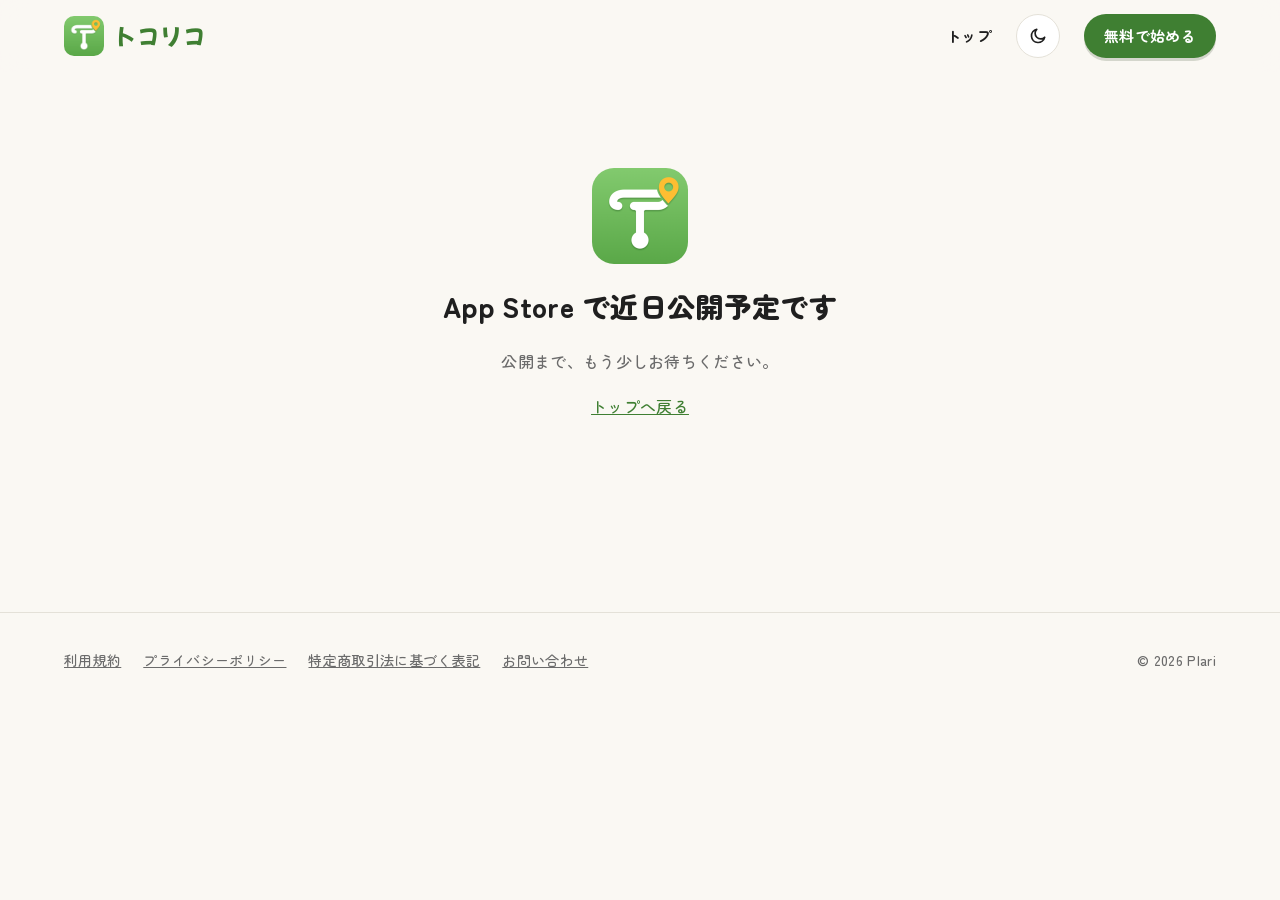
==== app.html @ d71ab0d6 "特定商取引法に基づく表記のページ(tokushoho.html)を足し、ホームページの一番下と sitemap からつなぐ(TB-342) 元はアプリのリポジトリの docs/legal/tokush" ====
<!doctype html>
<html lang="ja">
<head>
<meta charset="utf-8">
<meta name="viewport" content="width=device-width, initial-scale=1, viewport-fit=cover">
<title>App Store で近日公開予定です|トコリコ</title>
<meta name="description" content="トコリコは App Store で近日公開予定です。">
<link rel="canonical" href="https://tocorico.jp/app">
<meta name="theme-color" content="#FAF8F3" media="(prefers-color-scheme: light)">
<meta name="theme-color" content="#161814" media="(prefers-color-scheme: dark)">
<meta property="og:type" content="website">
<meta property="og:site_name" content="トコリコ">
<meta property="og:title" content="App Store で近日公開予定です|トコリコ">
<meta property="og:description" content="トコリコは App Store で近日公開予定です。">
<meta property="og:url" content="https://tocorico.jp/app">
<meta property="og:image" content="https://tocorico.jp/og.png">
<meta property="og:locale" content="ja_JP">
<meta name="twitter:card" content="summary_large_image">
<link rel="icon" href="assets/icon-48.png" sizes="48x48" type="image/png">
<link rel="apple-touch-icon" href="assets/icon-180.png">
<link rel="stylesheet" href="assets/site.css?v=b09450bf1c">
<script>(function(){var t=null;try{t=sessionStorage.getItem('tc-theme')}catch(e){}if(t!=='light'&&t!=='dark'){t=(window.matchMedia&&matchMedia('(prefers-color-scheme: dark)').matches)?'dark':'light'}document.documentElement.setAttribute('data-theme',t)})();</script>

</head>
<body><header class="site-header"><div class="site-header-in">
  <a class="logo" href="./" aria-label="トコリコ トップへ"><img src="assets/icon-96.png" alt="" width="40" height="40"><span>トコリコ</span></a>
  <nav class="site-nav" aria-label="ページの中">
    <a class="nav-link" href="./">トップ</a>
    <button type="button" class="theme-btn" id="themeBtn" aria-label="夜の見た目に切り替える"><svg class="ic-moon" viewBox="0 0 24 24" fill="none" stroke="currentColor" stroke-width="2" stroke-linecap="round" stroke-linejoin="round" aria-hidden="true"><path d="M20 13.5A8 8 0 1 1 10.5 4a6.5 6.5 0 0 0 9.5 9.5z"/></svg><svg class="ic-sun" viewBox="0 0 24 24" fill="none" stroke="currentColor" stroke-width="2" stroke-linecap="round" aria-hidden="true"><circle cx="12" cy="12" r="4"/><path d="M12 2.5v2M12 19.5v2M2.5 12h2M19.5 12h2M5.3 5.3l1.4 1.4M17.3 17.3l1.4 1.4M5.3 18.7l1.4-1.4M17.3 6.7l1.4-1.4"/></svg></button>
    <a class="btn" href="app">無料で始める</a>
  </nav>
</div></header><main class="app-page"><img src="assets/icon-192.png" alt="トコリコのアイコン" width="96" height="96"><h1>App Store で近日公開予定です</h1><p>公開まで、もう少しお待ちください。</p><a class="back" href="./">トップへ戻る</a></main><footer class="site-footer"><div class="site-footer-in">
  <nav aria-label="規約とお問い合わせ">
    <a href="terms.html">利用規約</a>
    <a href="privacy.html">プライバシーポリシー</a>
    <a href="tokushoho.html">特定商取引法に基づく表記</a>
    <a href="https://forms.gle/25uSjL89SB3fsXRS8" rel="noopener">お問い合わせ</a>
  </nav>
  <p class="copy">© 2026 Plari</p>
  
</div></footer>
<script src="assets/site.js?v=b09450bf1c" defer></script>
</body>
</html>
---- assets/site.css ----
/* トコリコのホームページ(tocorico.jp。TB-335)の見た目。見本は AI秘書/10_たびしるべ/resources/ホームページ_見本_2026-11-04/(Claude Design の書き出し)。
   色は Plari Design System の値(見本の色)を :root の変数だけで持つ。夜の色は [data-theme="dark"] だけが持つ(アプリの tokens.css と同じ考え方)。
   字は Zen Maru Gothic(500・700・900)、ロゴの「トコリコ」だけ Mochiy Pop One。どちらも組み立てで使う文字だけに切り出したもの(build.mjs)。12px より小さい字は作らない */
@font-face{font-family:"Zen Maru Gothic";font-weight:500;font-style:normal;font-display:swap;src:url("fonts/zmg-500.woff2") format("woff2")}
@font-face{font-family:"Zen Maru Gothic";font-weight:700;font-style:normal;font-display:swap;src:url("fonts/zmg-700.woff2") format("woff2")}
@font-face{font-family:"Zen Maru Gothic";font-weight:900;font-style:normal;font-display:swap;src:url("fonts/zmg-900.woff2") format("woff2")}
@font-face{font-family:"Mochiy Pop One";font-weight:400;font-style:normal;font-display:swap;src:url("fonts/mochiy-logo.woff2") format("woff2")}

:root,:root[data-theme="light"]{
  --pn-green:#E3EED9;--pn-yellow:#FFF1C2;--pn-beige:#F1EBDF;--move-card-bg:#F7F5F2; /* トップの続きの色の面(TB-338)。移動の行のカードの地はアプリの予定の一覧の地(TB-339) */
  --hero-blob:#E7F0DF;--hero-grad-top:#DCEBD2;--hero-grad-bottom:#F3F0E3;--hero-phone-shadow:0 24px 50px rgba(30,50,20,.18);--hero-card-shadow:0 14px 34px rgba(30,50,20,.16); /* 一番上(TB-337):A の丸・C のグラデーション・影 */
  --bg:#FAF8F3;--card:#FFFFFF;--ink:#1F1F1F;--sub:#6B6B6B;--green:#3F7F32;--fill:#3F7F32;--on-fill:#FFFFFF;--tint:#EFF7EA;
  --accent-soft:#FFF4CC;--marker:#FFE27A;--border:#E4E1D8;--card-shadow:0 3px 0 rgba(40,60,30,.10);--btn-shadow:0 3px 0 rgba(40,60,30,.18);
  --store:#1F1F1F;--store-ink:#FFFFFF;
  --pr-bg:#336628;--pr-sub:#D9E8D2;--yellow:#F2B705;--on-yellow:#1F1F1F;--badge:#3D3D3D;--on-badge:#FFFFFF;--bezel:#23261F;
  --float-shadow:0 8px 24px rgba(31,31,31,.14);--phone-shadow:0 18px 40px rgba(31,31,31,.16);--header-bg:rgba(250,248,243,.88);
  --white-08:rgba(255,255,255,.08);--white-18:rgba(255,255,255,.18);--white-20:rgba(255,255,255,.2);--white-50:rgba(255,255,255,.5);--white-60:rgba(255,255,255,.6);
  --pr-card-shadow:0 6px 0 rgba(0,0,0,.18);--pr-btn-shadow:0 3px 0 rgba(0,0,0,.25);
  /* 動画1・2の絵(illust-*.html)の色。アプリの昼の色(tokens.css)に合わせる */
  --i-bg:#FAF8F3;--i-bg2:#F5F3EE;--i-card:#FFFFFF;--i-text:#1F1F1F;--i-sub:#6B6B6B;--i-accent:#3F7F32;--i-face:#3F7F32;--i-soft:#E3EEDB;--i-ysoft:#FFF4CC;
  --i-map:#EEF0E8;--i-block:#E4E6DC;--i-park:#CFE5C3;--i-water:#D5E4EA;--i-road:#FFFFFF;--i-road2:#F7E7A8;--i-rail:#9BC48A;--i-label:#8F938A;--i-plabel:#5E8F4E;
  --i-line:#EFECE5;--i-grab:#D6D3CB;--i-input:#F3F1EB;--i-badge:#3D3D3D;--i-tl:#CFE0C5;--i-dim:#9A9A9A;--i-ph:#A7A7A7;--i-veil:rgba(250,248,243,.92);--i-sh:31,31,31;--i-sh2:40,60,30;
  color-scheme:light;
}
:root[data-theme="dark"]{
  --pn-green:#1F2B1C;--pn-yellow:#2F2914;--pn-beige:#2A261F;--move-card-bg:#131613; /* トップの続きの色の面(TB-338):同じ色みの暗い色。移動の行のカードはアプリの夜の予定の一覧の地(TB-339) */
  --hero-blob:#1E2A1B;--hero-grad-top:#1F2C1C;--hero-grad-bottom:#161814;--hero-phone-shadow:0 0 0 1px rgba(255,255,255,.12),0 24px 50px rgba(0,0,0,.5); /* 夜はスマホの枠が地に溶けるので、細い明るいふちを足す */--hero-card-shadow:0 14px 34px rgba(0,0,0,.45);
  --bg:#161814;--card:#22261F;--ink:#F1F1EC;--sub:#A8ADA2;--green:#6DBB5A;--fill:#5AA548;--on-fill:#161814;--tint:#1D2719;
  --accent-soft:#3A3216;--marker:#5C4A12;--border:#33382F;--card-shadow:0 3px 0 rgba(0,0,0,.35);--btn-shadow:0 3px 0 rgba(0,0,0,.45);
  --store:#F1F1EC;--store-ink:#161814;
  --pr-bg:#253322;--pr-sub:#BFD3B6;--bezel:#0B0C0A;--float-shadow:0 8px 24px rgba(0,0,0,.45);--phone-shadow:0 18px 40px rgba(0,0,0,.5);--header-bg:rgba(22,24,20,.88);
  
  /* 動画1・2の絵:アプリの夜の色(tokens.css の [data-theme="dark"])に合わせる */
  --i-bg:#161814;--i-bg2:#1B1E19;--i-card:#22261F;--i-text:#F1F1EC;--i-sub:#A8ADA2;--i-accent:#6DBB5A;--i-face:#3F7F32;--i-soft:#253322;--i-ysoft:#3A3216;
  --i-map:#1E231C;--i-block:#2A3027;--i-park:#2B3A26;--i-water:#24302F;--i-road:#353B31;--i-road2:#4A4426;--i-rail:#4E6B45;--i-label:#80867A;--i-plabel:#7FA86F;
  --i-line:#33382F;--i-grab:#4A4F45;--i-input:#2C3128;--i-badge:#55594F;--i-tl:#3A4535;--i-dim:#7A7F74;--i-ph:#6F7469;--i-veil:rgba(22,24,20,.92);--i-sh:0,0,0;--i-sh2:0,0,0;
  color-scheme:dark;
}

*{box-sizing:border-box}
html{-webkit-text-size-adjust:100%;scroll-padding-top:88px}
body{margin:0;background:var(--bg);color:var(--ink);font-family:"Zen Maru Gothic","Hiragino Maru Gothic ProN",sans-serif;font-weight:500;letter-spacing:.02em;line-height:1.6;overflow-x:hidden}
a{color:var(--green)}
img,video{display:block}
.sr-only{position:absolute;width:1px;height:1px;padding:0;margin:-1px;overflow:hidden;clip:rect(0,0,0,0);white-space:nowrap;border:0}

/* ---- 上の帯(上に固定) ---- */
.site-header{position:sticky;top:0;z-index:50;background:var(--header-bg);-webkit-backdrop-filter:saturate(1.4) blur(12px);backdrop-filter:saturate(1.4) blur(12px)}
.site-header-in{max-width:1200px;margin:0 auto;padding:12px 24px;display:flex;align-items:center;justify-content:space-between;gap:16px}
.logo{display:flex;align-items:center;gap:10px;text-decoration:none;color:var(--ink);min-height:44px}
.logo img{width:40px;height:40px;border-radius:10px}
.logo span{font-family:"Mochiy Pop One",sans-serif;font-size:22px;color:var(--green);letter-spacing:.04em}
.site-nav{display:flex;align-items:center;gap:24px}
.site-nav .nav-link{color:var(--ink);text-decoration:none;font-weight:700;font-size:15px;padding:12px 0}
.theme-btn{flex:none;width:44px;height:44px;padding:0;border-radius:999px;border:1px solid var(--border);background:var(--card);color:var(--ink);display:inline-flex;align-items:center;justify-content:center;cursor:pointer}
.theme-btn svg{width:20px;height:20px}
.theme-btn .ic-sun{display:none}
:root[data-theme="dark"] .theme-btn .ic-moon{display:none}
:root[data-theme="dark"] .theme-btn .ic-sun{display:block}
.btn{display:inline-flex;align-items:center;justify-content:center;height:44px;padding:0 20px;border-radius:999px;background:var(--fill);color:var(--on-fill);text-decoration:none;font-weight:700;font-size:15px;box-shadow:var(--btn-shadow);white-space:nowrap}
.btn--big{height:56px;padding:0 28px;font-size:16px}
.btn--store{background:var(--store);color:var(--store-ink);box-shadow:none}
.btn--yellow{background:var(--yellow);color:var(--on-yellow);height:56px;padding:0 32px;font-size:17px;font-weight:900;box-shadow:var(--pr-btn-shadow)}

/* ---- いちばん上 ---- */
.hero{max-width:1200px;margin:0 auto;padding:56px 24px 120px;display:flex;flex-wrap:wrap;align-items:center;justify-content:space-between;gap:48px}
.hero-text{flex:1 1 420px;min-width:0;display:flex;flex-direction:column;gap:24px}
.eyebrow{margin:0;display:flex;align-items:center;gap:8px;font-size:15px;font-weight:700;color:var(--green)}
.eyebrow svg{width:16px;height:20px}
.hero h1{margin:0;font-size:clamp(38px,5.2vw,64px);line-height:1.25;font-weight:900;letter-spacing:.01em}
.marker{background:linear-gradient(transparent 62%,var(--marker) 62%)}
.hero h1 .ln{display:block;white-space:nowrap} /* 見出しは1行ずつ(途中で折り返さない) */
.hero-lead{margin:0;font-size:20px;color:var(--sub);font-weight:500}
.hero-art{flex:1 1 520px;min-width:0;display:flex;justify-content:center}

/* 一番上(TB-337):アプリの本物の画面を並べた止まった絵。部品は .hero-stage の中に全部あり、A(幅 701px 以上)と C(700px 以下)で出す物と位置を変える。
   置く位置・大きさは舞台の幅に対する割合(%)なので、幅が狭くなるとスマホとカードがまとめて縮む */
.hero-stage{position:relative;width:100%;max-width:620px;aspect-ratio:620/640}
.hs-blob{position:absolute;left:6%;top:3%;width:94%;height:94%;border-radius:48% 52% 44% 56% / 52% 44% 56% 48%;background:var(--hero-blob)}
.hs-phone{position:absolute;overflow:hidden;background:var(--bezel);border:solid var(--bezel);box-shadow:var(--hero-phone-shadow)}
.hs-phone img{width:100%;height:auto}
.hs-card{position:absolute;overflow:hidden;background:var(--card);box-shadow:var(--hero-card-shadow)}
.hs-card img{width:100%;height:auto}
/* A:真ん中にスマホ(旅行一覧)・右上にとっておきの写真・左下に予定の一覧・右下にライブアクティビティ */
.hs-m{left:33%;top:2%;width:44%;border-width:1.4cqi;border-radius:7cqi}
.hs-l,.hs-r{display:none}
.hs-photos{left:63%;top:12%;width:37%;border-radius:3cqi}
.hs-plan{left:0;top:51%;width:47%;border-radius:3cqi}
.hs-la{left:56%;top:69%;width:44%;border-radius:3.6cqi;background:transparent}
.hero-stage{container-type:inline-size}



/* ---- できること(見出しと説明の横に、スマホの枠の画面を左右交互) ---- */
.features{max-width:1200px;margin:0 auto;padding:0 24px}
.features-lead{margin:0 0 64px;font-size:clamp(20px,2.4vw,28px);font-weight:900;line-height:1.5}
.feature-list{display:flex;flex-direction:column;gap:136px}
.feature{display:flex;flex-wrap:wrap;align-items:center;gap:48px}
.feature.is-rev{flex-direction:row-reverse}
.feature-text{flex:1 1 360px;min-width:0;display:flex;flex-direction:column;gap:14px}
.kicker-row{display:flex;align-items:center;gap:10px}
.kicker{font-size:14px;font-weight:700;color:var(--green)}
.tag-premium{padding:3px 12px;border-radius:999px;background:var(--yellow);color:var(--on-yellow);font-size:13px;font-weight:700}
.feature h2{margin:0;font-size:clamp(26px,3.2vw,40px);line-height:1.35;font-weight:900}
.feature p{margin:0;font-size:17px;color:var(--sub);font-weight:500}
.feature-media{flex:1 1 440px;min-width:0;display:flex;justify-content:center;gap:24px;flex-wrap:wrap}
.media-pair{display:flex;justify-content:center;gap:24px}
.media-pair > :nth-child(2){margin-top:56px}

/* スマホの枠(本物の動画・画面写真・絵の版で同じ形)。--pw が枠の幅 */
.phone-wrap{position:relative;--pw:270px;--k:.79412} /* --k = 枠の幅 ÷ 340(絵の版を縮める倍率。calc で長さ÷長さはできないので一緒に持つ) */
.media-pair .phone-wrap{--pw:220px;--k:.64706}
.phone{position:relative;width:var(--pw);border-radius:calc(var(--pw) * .16);border:calc(var(--pw) * .03) solid var(--bezel);background:var(--bezel);box-shadow:var(--phone-shadow);overflow:hidden}
.phone > video,.phone > img{width:100%;height:auto;aspect-ratio:1206/2622;border-radius:calc(var(--pw) * .13);background:var(--card)}
.phone--shot > img{aspect-ratio:auto}
/* 絵の版:340×740 の見本の寸法のまま描き、枠の幅に縮める */
.ill{position:relative}
.ill-box{position:relative;width:calc(340px * var(--k));height:calc(740px * var(--k))}
.ill-scale{position:absolute;left:0;top:0;width:340px;height:740px;transform:scale(var(--k));transform-origin:0 0}
.ill-phone{position:absolute;inset:0}
.ill-phone > div{box-shadow:var(--phone-shadow)!important}
/* 止めている間(見えている中で真ん中に一番近い1本だけ動かす):動きを止めて、決めた時刻のコマを見せる */
.ill.is-still *,.ill.is-still *::before,.ill.is-still *::after{animation-play-state:paused!important;animation-delay:var(--still-at,-.5s)!important}
/* 1回見終わった絵の版は、最後のコマ(--end-at)で止める(TB-339) */
.ill.is-ended *,.ill.is-ended *::before,.ill.is-ended *::after{animation-play-state:paused!important;animation-delay:var(--end-at)!important}
.ill .ill-floats{position:absolute;inset:0;pointer-events:none;z-index:2}
.ill-float{position:absolute;display:flex;align-items:center;gap:8px;padding:10px 14px;border-radius:18px;background:var(--card);color:var(--ink);box-shadow:var(--float-shadow);font-size:14px;font-weight:700;white-space:nowrap}
.ill-1 .ill-float{left:-110px;top:63%}
.ill-2 .ill-float{right:-120px;top:40%}
.ill.is-still .ill-float{opacity:0!important}
.ill-float span{background:var(--badge)!important;color:var(--on-badge)!important}

/* 共有のページ(地図より下の旅程の一覧)の画面写真は、スマホの枠ではなくカードで出す(枠に入れると、相手のスマホの画面のふりになるため) */
.shot-card{width:var(--pw);border-radius:24px;overflow:hidden;border:1px solid var(--border);box-shadow:var(--card-shadow);background:var(--card)}
.shot-card img{width:100%;height:auto}

/* 動画の横に浮かべる部品(出す秒数は tools/demo-videos/videos/*.json の homepage.floats) */
.vfloat{position:absolute;z-index:2;display:flex;align-items:center;gap:8px;padding:10px 14px;border-radius:18px;background:var(--card);box-shadow:var(--float-shadow);font-size:14px;font-weight:700;white-space:nowrap;opacity:0;transform:translateX(var(--fx,-12px));transition:opacity .35s ease,transform .35s ease;pointer-events:none}
.vfloat.is-on{opacity:1;transform:translateX(0)}
.vfloat--left{left:-48px}
.vfloat--right{right:-48px;--fx:12px}
.vfloat--green{color:var(--green)}

/* ---- 動くものの下の操作の場所(TB-339):再生中は細い進み具合の線(見るだけ)、終わったら「↻ もう一度見る」。場所は先に取っておく ---- */
.play-ctl{height:44px;margin-top:16px;display:flex;justify-content:center;align-items:flex-start}
.play-bar{display:block;visibility:hidden;width:80%;height:4px;margin-top:4px;border-radius:2px;background:var(--border);overflow:hidden}
.play-ctl.is-playing .play-bar{visibility:visible}
.play-bar i{display:block;height:100%;background:var(--green);transform-origin:0 50%;transform:scaleX(0)}
.replay{display:inline-flex;align-items:center;gap:6px;min-height:44px;padding:0 20px;border:0;border-radius:999px;background:var(--card);color:var(--green);font:inherit;font-size:15px;font-weight:700;letter-spacing:.04em;box-shadow:var(--hero-card-shadow);cursor:pointer;white-space:nowrap}
.replay[hidden]{display:none}
.play-ctl.is-playing .replay{display:none}
.replay:focus-visible{outline:2px solid var(--green);outline-offset:2px}

/* ---- トップの続き(TB-338):所ごとに角の丸い色の面。面の中で見出し・説明と画面を隣り合わせにする ---- */
.tf-list{max-width:1120px;margin:0 auto;display:flex;flex-direction:column;gap:24px}
.tf{display:grid;grid-template-columns:1fr 1fr;grid-template-rows:1fr auto auto 1fr;grid-template-areas:". media" "head media" "desc media" ". media";column-gap:56px;border-radius:40px;padding:64px 80px}
.tf--rev{grid-template-areas:"media ." "media head" "media desc" "media ."}
.tf--g{background:var(--pn-green)}
.tf--y{background:var(--pn-yellow)}
.tf--c{background:var(--pn-beige)}
.tf--plain{background:transparent}
.tf-head{grid-area:head;display:flex;flex-direction:column;gap:12px}
.tf-head h2{margin:0;font-size:40px;line-height:1.35;font-weight:900}
.tf-desc{grid-area:desc;display:flex;flex-direction:column;align-items:flex-start;padding-top:16px}
.tf-desc p{margin:0;font-size:17px;line-height:1.8;color:var(--sub);font-weight:500}
.tf-media{grid-area:media;display:flex;justify-content:center;align-items:center;min-width:0}
.tf .phone-wrap{--pw:250px;--k:.73529}
.tf .media-pair .phone-wrap{--pw:210px;--k:.61765}
/* 予約:説明の下の札(動画3の浮かべる部品を止まった形で) */
.ai-chip{margin-top:24px;padding:10px 18px;border-radius:999px;background:var(--card);color:var(--green);font-size:14px;font-weight:700;box-shadow:var(--hero-card-shadow);white-space:nowrap}
/* 地図(パソコンだけ):アプリの本物の移動の行2行のカード(動画3の最後の予定タブから切り出し。TB-339)。カードの地は予定の一覧の地の色(昼・夜) */
.move-card{margin-top:28px;width:360px;padding:14px 16px;border-radius:20px;background:var(--move-card-bg);box-shadow:var(--hero-card-shadow);display:flex;flex-direction:column;gap:6px}
.move-card img{display:block;width:100%;height:auto}
/* 記録:動画4のスマホ(右)に、とっておきの写真のカードを左から少し傾けて重ねる */
.tf-mem{position:relative;width:440px;height:548px;max-width:100%} /* スマホの枠と下の操作の場所(線・もう一度見る)が収まる高さ */
.tf-mem .phone-wrap{position:absolute;right:10px;top:0;--pw:230px;--k:.67647}
.tf-mem-photos{position:absolute;left:0;top:70px;width:300px;z-index:3;transform:rotate(-4deg);border-radius:22px;overflow:hidden;background:var(--card);box-shadow:var(--hero-card-shadow)}
.tf-mem-photos img{display:block;width:100%;height:auto}

/* ---- プレミアム(案D:濃い緑の面) ---- */
.premium{max-width:1200px;margin:0 auto;padding:136px 24px 0}
.premium-box{border-radius:40px;background:var(--pr-bg);color:#FFFFFF;padding:56px clamp(22px,4vw,56px);display:flex;flex-direction:column;gap:36px}
.premium-head{display:flex;flex-wrap:wrap;justify-content:space-between;align-items:flex-end;gap:24px}
.premium-head-l{display:flex;flex-direction:column;gap:12px}
.chip-yellow{align-self:flex-start;padding:6px 14px;border-radius:999px;background:var(--yellow);color:var(--on-yellow);font-size:14px;font-weight:700}
.premium h2{margin:0;font-size:clamp(26px,3.4vw,44px);line-height:1.3;font-weight:900}
.price{display:flex;flex-direction:column;gap:6px}
.price-row{display:flex;align-items:center;gap:10px;flex-wrap:wrap}
.price-row .plan{font-size:15px;font-weight:700}
.chip-deal{padding:3px 10px;border-radius:999px;background:var(--yellow);color:var(--on-yellow);font-size:13px;font-weight:900}
.price-year{margin:0;font-size:17px;font-weight:500}
.price-year b{font-size:44px;font-weight:900;line-height:1.1}
.price-year small{font-size:14px;color:var(--pr-sub)}
.price-month{margin:6px 0 0;padding-top:8px;border-top:1px solid var(--white-20);font-size:15px;font-weight:700}
.price-month b{font-size:24px;font-weight:900}
.compare{display:flex;flex-wrap:wrap;justify-content:center;align-items:stretch;gap:20px}
.plan-card{flex:1 1 300px;max-width:400px;border-radius:28px;background:var(--white-08);border:1px solid var(--white-18);padding:26px;display:flex;flex-direction:column;gap:14px;margin-top:16px}
.plan-card--pr{position:relative;flex:1 1 320px;max-width:440px;background:var(--card);border:3px solid var(--yellow);box-shadow:var(--pr-card-shadow);margin-top:0}
.plan-card h3{margin:0;font-size:18px;font-weight:900;color:#FFFFFF}
.plan-card--pr h3{color:var(--green)}
.recommend{position:absolute;top:-16px;right:24px;display:inline-flex;align-items:center;gap:6px;padding:6px 14px;border-radius:999px;background:var(--yellow);color:var(--on-yellow);font-size:13px;font-weight:700}
.recommend svg{width:12px;height:16px}
.plan-card ul{margin:0;padding:0;list-style:none;display:flex;flex-direction:column;gap:12px}
.plan-card .grp{font-size:13px;font-weight:900;color:#FFFFFF;padding-top:6px}
.plan-card--pr .grp{color:var(--green)}
.plan-card .it{display:flex;align-items:flex-start;gap:10px;font-size:14px;font-weight:500;color:var(--pr-sub)}
.plan-card--pr .it{font-weight:700;color:var(--ink)}
.it .ic{flex:none;margin-top:1px;width:18px;height:18px;fill:none;stroke:var(--white-60);stroke-width:1.9;stroke-linecap:round;stroke-linejoin:round}
.plan-card--pr .it .ic{width:20px;height:20px;stroke:var(--green)}
.it .nm{flex:1;min-width:0}
.it .nm small{display:block;font-size:12px;font-weight:500;color:var(--sub)}
.it .val{font-size:13px;font-weight:700;color:#FFFFFF;white-space:nowrap}
.plan-card--pr .it .val{font-weight:900;color:var(--green)}
.it .no{flex:none;width:18px;height:18px;fill:none;stroke:var(--white-50);stroke-width:2.2;stroke-linecap:round}
.it .yes{flex:none;width:20px;height:20px}
.it .yes circle{fill:var(--green)}
.it .yes path{fill:none;stroke:var(--card);stroke-width:2.4;stroke-linecap:round;stroke-linejoin:round}
.premium-cta{display:flex;flex-direction:column;align-items:center;gap:8px}
.premium-cta p{margin:0;font-size:14px;font-weight:500;color:var(--pr-sub);text-align:center}

/* ---- よくある質問・予約の入口 ---- */
.faq{max-width:880px;margin:0 auto;padding:136px 24px 0;display:flex;flex-direction:column;gap:20px}
.faq h2{margin:0;font-size:30px;font-weight:900}
.faq-box{background:var(--card);border-radius:24px;box-shadow:var(--card-shadow);padding:6px 26px}
.faq-item{padding:18px 0;border-bottom:1px solid var(--border)}
.faq-item:last-child{border-bottom:none}
.faq-item h3{margin:0 0 4px;font-size:17px;font-weight:700}
.faq-item p{margin:0;font-size:15px;color:var(--sub);font-weight:500}
.booking-entry{display:flex;align-items:center;justify-content:space-between;gap:16px;padding:20px 26px;border-radius:24px;background:var(--tint);border:1px solid var(--border);text-decoration:none;color:var(--ink);min-height:44px}
.booking-entry b{display:block;font-size:17px;font-weight:900}
.booking-entry span.d{display:block;font-size:14px;color:var(--sub);font-weight:500}
.booking-entry .go{flex:none;font-size:15px;font-weight:700;color:var(--green);white-space:nowrap}

/* ---- 下のダウンロード・フッター ---- */
.download{max-width:1200px;margin:0 auto;padding:136px 24px 104px;display:flex;flex-direction:column;align-items:center;gap:16px;text-align:center}
.download img{width:88px;height:88px;border-radius:20px}
.download .name{margin:0;font-family:"Mochiy Pop One",sans-serif;font-size:30px;color:var(--green);letter-spacing:.04em}
.download .tagline{margin:0;font-size:16px;color:var(--sub);font-weight:500}
.site-footer{border-top:1px solid var(--border)}
.site-footer-in{max-width:1200px;margin:0 auto;padding:24px 24px 40px;display:flex;flex-wrap:wrap;justify-content:space-between;gap:12px;font-size:14px;font-weight:500}
.site-footer nav{display:flex;flex-wrap:wrap;gap:0 22px}
.site-footer a{color:var(--sub);padding:12px 0;display:inline-block}
.site-footer .copy{margin:0;padding:12px 0;color:var(--sub)}
.site-footer .note{flex-basis:100%;margin:0;font-size:12px;color:var(--sub)}

/* ---- 予約の紹介ページ・/app ---- */
.page-head{max-width:1200px;margin:0 auto;padding:56px 24px 96px;display:flex;flex-direction:column;gap:20px}
.page-head h1{margin:0;font-size:clamp(34px,4.6vw,56px);line-height:1.3;font-weight:900}
.page-head p{margin:0;max-width:720px;font-size:18px;color:var(--sub);font-weight:500}
.step-no{display:inline-flex;align-items:center;justify-content:center;width:28px;height:28px;border-radius:50%;background:var(--fill);color:var(--on-fill);font-size:14px;font-weight:900}
.page-end{max-width:1200px;margin:0 auto;padding:120px 24px 72px;display:flex;flex-direction:column;align-items:center;gap:16px;text-align:center}
.page-end .back{font-weight:700;color:var(--green);padding:12px 0}
.app-page{min-height:60vh;max-width:720px;margin:0 auto;padding:96px 24px;display:flex;flex-direction:column;align-items:center;gap:20px;text-align:center}
.app-page img{width:96px;height:96px;border-radius:22px}
.app-page h1{margin:0;font-size:28px;font-weight:900}
.app-page p{margin:0;font-size:16px;color:var(--sub)}

/* ---- スマホの幅 ---- */
@media (max-width:700px){
  html{scroll-padding-top:72px}
  .site-header-in{padding:8px 16px}
  .logo img{width:32px;height:32px;border-radius:8px}
  .logo span{font-size:18px}
  .site-nav{gap:8px}
  .site-nav .nav-link{display:none}
  .btn{padding:0 16px;font-size:14px}
  /* 一番上は C:上に見出し(真ん中ぞろえ)・下にスマホ3つ+カード2つ・緑のグラデーション(TB-337) */
  .hero-wrap{background:linear-gradient(var(--hero-grad-top),var(--hero-grad-bottom))}
  .hero{padding:28px 0 36px;gap:28px;flex-direction:column;align-items:stretch;overflow:hidden}
  .hero-text{flex:none;align-items:center;text-align:center;padding:0 20px}
  .eyebrow{justify-content:center}
  .hero-art{flex:none;width:100%}
  .hero-stage{max-width:430px;margin:0 auto;aspect-ratio:390/470}
  .hs-blob,.hs-photos{display:none}
  .hs-m{left:24.4%;top:0;width:51.2%;border-width:1.8cqi;border-radius:8.4cqi;z-index:3}
  .hs-l,.hs-r{display:block;top:7%;width:41%;border-width:1.5cqi;border-radius:6.8cqi;z-index:2}
  .hs-l{left:1.5%;transform:rotate(-6deg)}
  .hs-r{right:1.5%;transform:rotate(6deg)}
  .hs-la{left:2%;top:58%;width:47%;border-radius:4cqi;z-index:4}
  .hs-plan{left:49%;top:64%;width:49%;border-radius:3.6cqi;z-index:4}
  .hero-text{gap:16px}
  .eyebrow{font-size:13px}
  .hero h1{font-size:38px;line-height:1.28}
  .hero-lead{font-size:16px}
  .features{padding:0 20px}
  .tf-list{gap:14px;margin:0 -8px}
  .tf{grid-template-columns:1fr;grid-template-rows:none;grid-template-areas:"head" "desc" "media";border-radius:28px;padding:28px 20px;row-gap:0}
  .tf--rev{grid-template-areas:"head" "desc" "media"}
  .tf--side{grid-template-columns:1fr 172px;grid-template-areas:"head head" "desc media";column-gap:16px}
  .tf--side.tf--mrev{grid-template-columns:172px 1fr;grid-template-areas:"head head" "media desc"}
  .tf-head{gap:8px}
  .tf-head h2{font-size:26px;line-height:1.35}
  .tf-desc{padding-top:8px}
  .tf-desc p{font-size:14px;line-height:1.75}
  .tf--side .tf-desc{padding-top:18px}
  .tf-media{padding-top:20px}
  .tf .phone-wrap{--pw:172px;--k:.50588}
  .tf .media-pair .phone-wrap{--pw:min(150px,calc((100vw - 74px) / 2))}
  .ai-chip{margin-top:14px;margin-left:-4px;padding:7px 12px;font-size:12px}
  .move-card{display:none}
  .play-ctl{margin-top:12px}
  .replay{font-size:14px;padding:0 14px;gap:4px}
  .play-bar{margin-top:2px}
  .tf-mem{width:100%;height:426px} /* スマホの枠(上から30px・高さ約340px)と下の操作の場所が面の中に収まる高さ(TB-339) */
  .tf-mem .phone-wrap{right:0;top:30px;--pw:160px;--k:.47059}
  .tf-mem-photos{left:-4px;top:10px;width:230px;border-radius:16px}
  .features-lead{margin-bottom:48px;font-size:20px}
  .feature-list{gap:88px}
  .feature,.feature.is-rev{flex-direction:column;align-items:stretch;gap:24px}
  .feature-text{flex:none;gap:8px}
  .feature h2{font-size:26px;line-height:1.4}
  .feature p{font-size:15px}
  .feature-media{flex:none}
  .phone-wrap{--pw:220px;--k:.64706}
  .media-pair{gap:14px}
  .media-pair .phone-wrap{--pw:min(160px,calc((100vw - 54px) / 2))}
  .media-pair > :nth-child(2){margin-top:36px}
  .ill-1 .ill-float{left:-40px;top:70%}
  .ill-2 .ill-float{right:-40px;top:44%}
  .vfloat--left{left:-36px}
  .vfloat--right{right:-36px}
  .vfloat,.ill-float{padding:8px 12px;font-size:13px}
  .premium{padding:88px 16px 0}
  .premium-box{border-radius:32px;padding:36px 18px;gap:28px}
  .plan-card{padding:20px 18px}
  .faq{padding:88px 20px 0}
  .faq h2{font-size:24px}
  .faq-box{padding:4px 20px}
  .booking-entry{padding:18px 20px;flex-wrap:wrap}
  .download{padding:88px 20px 72px}
  .page-head{padding:28px 20px 64px}
  .page-head h1{font-size:32px}
  .page-head p{font-size:16px}
  .page-end{padding:88px 20px 56px}
}
@media (prefers-reduced-motion:reduce){
  .ill *{animation:none!important}
}
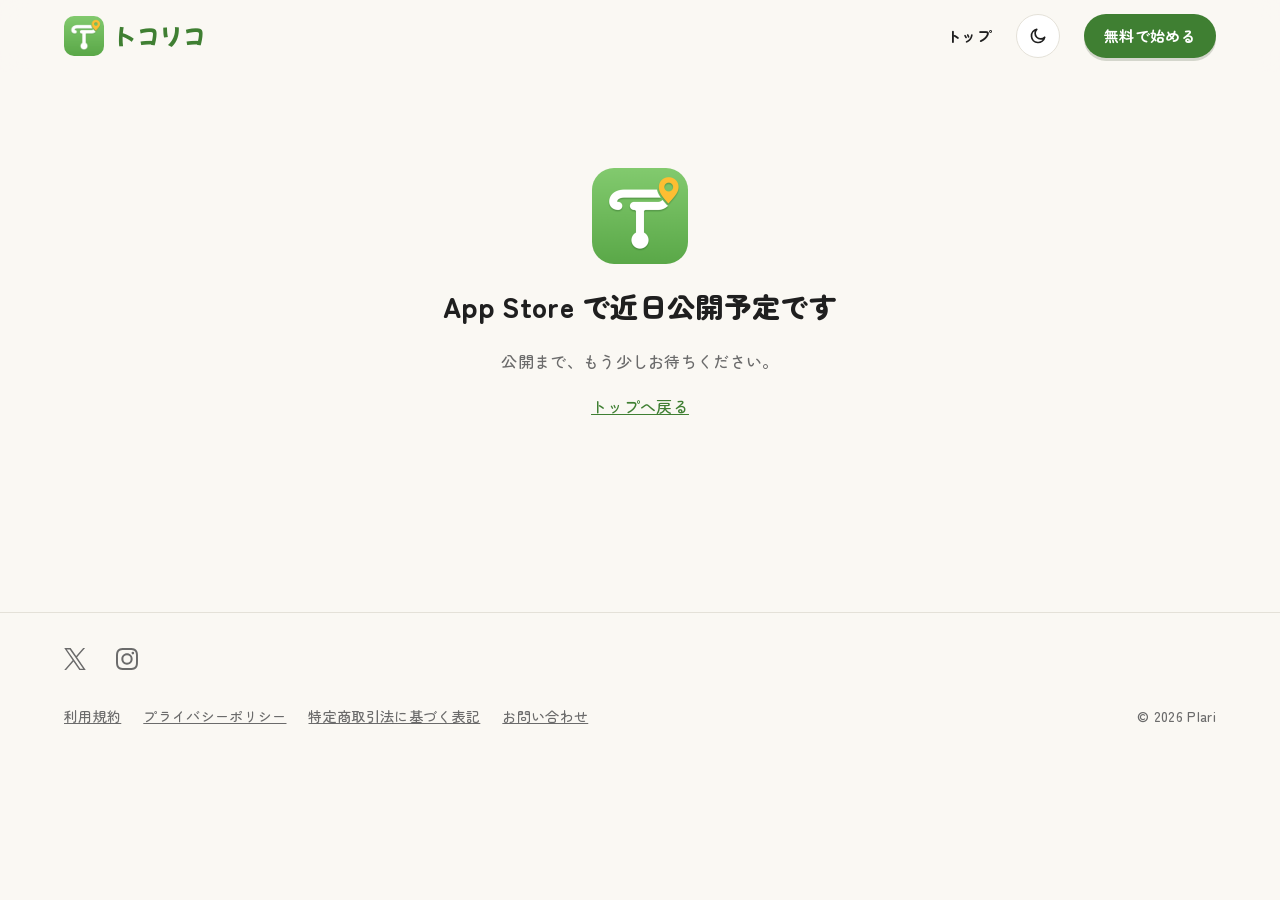
==== commit 996fba9c: "フッターに公式の X・Instagram のマーク(TB-377)。sitemap.xml は組み立てた日(2026-11-10)の lastmod Co-Authored-By: Claude Op" ====
--- a/app.html
+++ b/app.html
@@ -18,7 +18,7 @@
 <meta name="twitter:card" content="summary_large_image">
 <link rel="icon" href="assets/icon-48.png" sizes="48x48" type="image/png">
 <link rel="apple-touch-icon" href="assets/icon-180.png">
-<link rel="stylesheet" href="assets/site.css?v=b09450bf1c">
+<link rel="stylesheet" href="assets/site.css?v=8b42bcfd0b">
 <script>(function(){var t=null;try{t=sessionStorage.getItem('tc-theme')}catch(e){}if(t!=='light'&&t!=='dark'){t=(window.matchMedia&&matchMedia('(prefers-color-scheme: dark)').matches)?'dark':'light'}document.documentElement.setAttribute('data-theme',t)})();</script>
 
 </head>
@@ -30,6 +30,7 @@
     <a class="btn" href="app">無料で始める</a>
   </nav>
 </div></header><main class="app-page"><img src="assets/icon-192.png" alt="トコリコのアイコン" width="96" height="96"><h1>App Store で近日公開予定です</h1><p>公開まで、もう少しお待ちください。</p><a class="back" href="./">トップへ戻る</a></main><footer class="site-footer"><div class="site-footer-in">
+  <div class="sns"><a href="https://x.com/tocorico_app" target="_blank" rel="noopener" aria-label="トコリコの公式X(@tocorico_app)"><svg viewBox="0 0 24 24" width="22" height="22" fill="currentColor" aria-hidden="true"><path d="M14.234 10.162 22.977 0h-2.072l-7.591 8.824L7.251 0H.258l9.168 13.343L.258 24H2.33l8.016-9.318L16.749 24h6.993zm-2.837 3.299-.929-1.329L3.076 1.56h3.182l5.965 8.532.929 1.329 7.754 11.09h-3.182z"/></svg></a><a href="https://www.instagram.com/tocorico_app/" target="_blank" rel="noopener" aria-label="トコリコの公式Instagram(@tocorico_app)"><svg viewBox="0 0 24 24" width="22" height="22" fill="currentColor" aria-hidden="true"><path d="M7.0301.084c-1.2768.0602-2.1487.264-2.911.5634-.7888.3075-1.4575.72-2.1228 1.3877-.6652.6677-1.075 1.3368-1.3802 2.127-.2954.7638-.4956 1.6365-.552 2.914-.0564 1.2775-.0689 1.6882-.0626 4.947.0062 3.2586.0206 3.6671.0825 4.9473.061 1.2765.264 2.1482.5635 2.9107.308.7889.72 1.4573 1.388 2.1228.6679.6655 1.3365 1.0743 2.1285 1.38.7632.295 1.6361.4961 2.9134.552 1.2773.056 1.6884.069 4.9462.0627 3.2578-.0062 3.668-.0207 4.9478-.0814 1.28-.0607 2.147-.2652 2.9098-.5633.7889-.3086 1.4578-.72 2.1228-1.3881.665-.6682 1.0745-1.3378 1.3795-2.1284.2957-.7632.4966-1.636.552-2.9124.056-1.2809.0692-1.6898.063-4.948-.0063-3.2583-.021-3.6668-.0817-4.9465-.0607-1.2797-.264-2.1487-.5633-2.9117-.3084-.7889-.72-1.4568-1.3876-2.1228C21.2982 1.33 20.628.9208 19.8378.6165 19.074.321 18.2017.1197 16.9244.0645 15.6471.0093 15.236-.005 11.977.0014 8.718.0076 8.31.0215 7.0301.0839m.1402 21.6932c-1.17-.0509-1.8053-.2453-2.2287-.408-.5606-.216-.96-.4771-1.3819-.895-.422-.4178-.6811-.8186-.9-1.378-.1644-.4234-.3624-1.058-.4171-2.228-.0595-1.2645-.072-1.6442-.079-4.848-.007-3.2037.0053-3.583.0607-4.848.05-1.169.2456-1.805.408-2.2282.216-.5613.4762-.96.895-1.3816.4188-.4217.8184-.6814 1.3783-.9003.423-.1651 1.0575-.3614 2.227-.4171 1.2655-.06 1.6447-.072 4.848-.079 3.2033-.007 3.5835.005 4.8495.0608 1.169.0508 1.8053.2445 2.228.408.5608.216.96.4754 1.3816.895.4217.4194.6816.8176.9005 1.3787.1653.4217.3617 1.056.4169 2.2263.0602 1.2655.0739 1.645.0796 4.848.0058 3.203-.0055 3.5834-.061 4.848-.051 1.17-.245 1.8055-.408 2.2294-.216.5604-.4763.96-.8954 1.3814-.419.4215-.8181.6811-1.3783.9-.4224.1649-1.0577.3617-2.2262.4174-1.2656.0595-1.6448.072-4.8493.079-3.2045.007-3.5825-.006-4.848-.0608M16.953 5.5864A1.44 1.44 0 1 0 18.39 4.144a1.44 1.44 0 0 0-1.437 1.4424M5.8385 12.012c.0067 3.4032 2.7706 6.1557 6.173 6.1493 3.4026-.0065 6.157-2.7701 6.1506-6.1733-.0065-3.4032-2.771-6.1565-6.174-6.1498-3.403.0067-6.156 2.771-6.1496 6.1738M8 12.0077a4 4 0 1 1 4.008 3.9921A3.9996 3.9996 0 0 1 8 12.0077"/></svg></a></div>
   <nav aria-label="規約とお問い合わせ">
     <a href="terms.html">利用規約</a>
     <a href="privacy.html">プライバシーポリシー</a>
@@ -39,6 +40,6 @@
   <p class="copy">© 2026 Plari</p>
   
 </div></footer>
-<script src="assets/site.js?v=b09450bf1c" defer></script>
+<script src="assets/site.js?v=8b42bcfd0b" defer></script>
 </body>
 </html>
--- a/assets/site.css
+++ b/assets/site.css
@@ -1,6 +1,6 @@
 /* トコリコのホームページ(tocorico.jp。TB-335)の見た目。見本は AI秘書/10_たびしるべ/resources/ホームページ_見本_2026-11-04/(Claude Design の書き出し)。
    色は Plari Design System の値(見本の色)を :root の変数だけで持つ。夜の色は [data-theme="dark"] だけが持つ(アプリの tokens.css と同じ考え方)。
-   字は Zen Maru Gothic(500・700・900)、ロゴの「トコリコ」だけ Mochiy Pop One。どちらも組み立てで使う文字だけに切り出したもの(build.mjs)。12px より小さい字は作らない */
+   字は Zen Maru Gothic(500・700・900)、ロゴの「トコリコ」だけ Mochiy Pop One。どちらも組み立てで使う文字だけに切り出したもの(build.mjs)。12px より小さい字は作らない(例外はスマホの比べる表だけ=アプリの購入画面の表と同じ 補足 11px・量の文字 10px。TB-359) */
 @font-face{font-family:"Zen Maru Gothic";font-weight:500;font-style:normal;font-display:swap;src:url("fonts/zmg-500.woff2") format("woff2")}
 @font-face{font-family:"Zen Maru Gothic";font-weight:700;font-style:normal;font-display:swap;src:url("fonts/zmg-700.woff2") format("woff2")}
 @font-face{font-family:"Zen Maru Gothic";font-weight:900;font-style:normal;font-display:swap;src:url("fonts/zmg-900.woff2") format("woff2")}
@@ -14,6 +14,7 @@
   --store:#1F1F1F;--store-ink:#FFFFFF;
   --pr-bg:#336628;--pr-sub:#D9E8D2;--yellow:#F2B705;--on-yellow:#1F1F1F;--badge:#3D3D3D;--on-badge:#FFFFFF;--bezel:#23261F;
   --float-shadow:0 8px 24px rgba(31,31,31,.14);--phone-shadow:0 18px 40px rgba(31,31,31,.16);--header-bg:rgba(250,248,243,.88);
+  --premium-col:rgba(242,183,5,.14); /* 比べる表のプレミアムの列の淡い黄色(アプリの tokens.css と同じ。昼夜で変えない) */
   --white-08:rgba(255,255,255,.08);--white-18:rgba(255,255,255,.18);--white-20:rgba(255,255,255,.2);--white-50:rgba(255,255,255,.5);--white-60:rgba(255,255,255,.6);
   --pr-card-shadow:0 6px 0 rgba(0,0,0,.18);--pr-btn-shadow:0 3px 0 rgba(0,0,0,.25);
   /* 動画1・2の絵(illust-*.html)の色。アプリの昼の色(tokens.css)に合わせる */
@@ -193,28 +194,57 @@
 .price-year small{font-size:14px;color:var(--pr-sub)}
 .price-month{margin:6px 0 0;padding-top:8px;border-top:1px solid var(--white-20);font-size:15px;font-weight:700}
 .price-month b{font-size:24px;font-weight:900}
-.compare{display:flex;flex-wrap:wrap;justify-content:center;align-items:stretch;gap:20px}
-.plan-card{flex:1 1 300px;max-width:400px;border-radius:28px;background:var(--white-08);border:1px solid var(--white-18);padding:26px;display:flex;flex-direction:column;gap:14px;margin-top:16px}
-.plan-card--pr{position:relative;flex:1 1 320px;max-width:440px;background:var(--card);border:3px solid var(--yellow);box-shadow:var(--pr-card-shadow);margin-top:0}
-.plan-card h3{margin:0;font-size:18px;font-weight:900;color:#FFFFFF}
+.compare{display:grid;grid-template-columns:minmax(0,400px) minmax(0,440px);justify-content:center;column-gap:20px;align-items:stretch}
+/* パソコン:2枚のカード。アプリの表と同じ行の間の線とまとまりの帯。左右の行の高さをそろえて同じ項目を横一列に(decisions.md 2026-11-06「(ホームページ)比べる表のパソコンの形」。見出し1+まとまり3+項目10=14行) */
+.plan-card{min-width:0;border-radius:28px;background:var(--white-08);border:1px solid var(--white-18);display:flex;flex-direction:column}
+.plan-card--pr{position:relative;background:var(--card);border:3px solid var(--yellow);box-shadow:var(--pr-card-shadow)}
+.plan-card h3{margin:0;padding:22px 20px 12px;font-size:18px;font-weight:900;color:#FFFFFF}
 .plan-card--pr h3{color:var(--green)}
 .recommend{position:absolute;top:-16px;right:24px;display:inline-flex;align-items:center;gap:6px;padding:6px 14px;border-radius:999px;background:var(--yellow);color:var(--on-yellow);font-size:13px;font-weight:700}
 .recommend svg{width:12px;height:16px}
-.plan-card ul{margin:0;padding:0;list-style:none;display:flex;flex-direction:column;gap:12px}
-.plan-card .grp{font-size:13px;font-weight:900;color:#FFFFFF;padding-top:6px}
-.plan-card--pr .grp{color:var(--green)}
-.plan-card .it{display:flex;align-items:flex-start;gap:10px;font-size:14px;font-weight:500;color:var(--pr-sub)}
-.plan-card--pr .it{font-weight:700;color:var(--ink)}
-.it .ic{flex:none;margin-top:1px;width:18px;height:18px;fill:none;stroke:var(--white-60);stroke-width:1.9;stroke-linecap:round;stroke-linejoin:round}
+.plan-card ul{margin:0;padding:0;list-style:none}
+.plan-card .grp{padding:6px 20px;font-size:13px;font-weight:900;color:#FFFFFF;background:var(--white-08)}
+.plan-card--pr .grp{color:var(--ink);background:var(--bg)}
+.plan-card .it{display:grid;grid-template-columns:20px minmax(0,1fr) auto;column-gap:10px;align-items:start;padding:9px 20px;border-top:1px solid var(--white-18);font-size:14px;font-weight:500;color:var(--pr-sub)}
+.plan-card--pr .it{border-top-color:var(--border);font-weight:700;color:var(--ink)}
+.plan-card .it:last-child{padding-bottom:16px}
+.it .ic{margin-top:1px;width:18px;height:18px;fill:none;stroke:var(--white-60);stroke-width:1.9;stroke-linecap:round;stroke-linejoin:round}
 .plan-card--pr .it .ic{width:20px;height:20px;stroke:var(--green)}
-.it .nm{flex:1;min-width:0}
+.it .nm{min-width:0}
 .it .nm small{display:block;font-size:12px;font-weight:500;color:var(--sub)}
+.it .val,.it .no,.it .yes{align-self:center}
 .it .val{font-size:13px;font-weight:700;color:#FFFFFF;white-space:nowrap}
 .plan-card--pr .it .val{font-weight:900;color:var(--green)}
-.it .no{flex:none;width:18px;height:18px;fill:none;stroke:var(--white-50);stroke-width:2.2;stroke-linecap:round}
-.it .yes{flex:none;width:20px;height:20px}
+.it .no{width:18px;height:18px;fill:none;stroke:var(--white-50);stroke-width:2.2;stroke-linecap:round}
+.it .yes{width:20px;height:20px}
 .it .yes circle{fill:var(--green)}
 .it .yes path{fill:none;stroke:var(--card);stroke-width:2.4;stroke-linecap:round;stroke-linejoin:round}
+@supports (grid-template-rows:subgrid){
+  .plan-card{display:grid;grid-row:span 14;grid-template-rows:subgrid}
+  .plan-card ul{display:contents}
+}
+/* スマホ:アプリの購入画面の表(src/styles/premium.css の .premium-compare・.pc-group・.pc-row)と同じ作りの1枚の表(decisions.md 2026-11-06「(ホームページ)比べる表の形」)。列は アイコン 28px/項目/無料 50px/プレミアム 72px */
+.premium-compare{display:none;background:var(--card);border:3px solid var(--yellow);border-radius:24px;overflow:hidden;letter-spacing:0}
+.pc-group{display:grid;grid-template-columns:minmax(0,1fr) 50px 72px;align-items:stretch;background:var(--bg)}
+.pc-group-name{padding:6px 12px;font-size:12px;font-weight:900;color:var(--ink);align-self:center}
+.pc-group:first-child .pc-group-name{padding:8px 12px}
+.pc-group .pc-free{display:flex;align-items:center;justify-content:center;padding:8px 4px;font-size:12px;font-weight:700;color:var(--sub)}
+.pc-group .pc-prem{background:var(--premium-col)}
+.pc-group .pc-prem-head{display:flex;align-items:center;justify-content:center;padding:8px 4px;font-size:12px;font-weight:900;color:var(--on-yellow);background:var(--yellow)}
+.pc-row{display:grid;grid-template-columns:28px minmax(0,1fr) 50px 72px;align-items:stretch;border-top:1px solid var(--border)}
+.pc-icon{display:flex;justify-content:center;padding-top:9px;color:var(--green)}
+.pc-icon svg{flex:none;width:17px;height:17px;margin-top:1px;fill:none;stroke:currentColor;stroke-width:1.9;stroke-linecap:round;stroke-linejoin:round}
+.pc-name{padding:7px 6px 7px 0;font-size:13px;font-weight:700;color:var(--ink);line-height:1.4}
+.pc-note{display:block;font-size:11px;font-weight:500;color:var(--sub)}
+.premium-note-part{display:inline-block}
+.pc-row .pc-free,.pc-row .pc-prem{display:flex;align-items:center;justify-content:center;padding:4px}
+.pc-row .pc-prem{background:var(--premium-col)}
+.pc-free .no{width:16px;height:16px;fill:none;stroke:var(--sub);stroke-width:2.2;stroke-linecap:round}
+.pc-prem .yes{width:18px;height:18px}
+.pc-prem .yes circle{fill:var(--green)}
+.pc-prem .yes path{fill:none;stroke:var(--card);stroke-width:2.4;stroke-linecap:round;stroke-linejoin:round}
+.pc-amount{font-size:10px;font-weight:700;color:var(--sub);text-align:center;line-height:1.3}
+.pc-prem .pc-amount{font-weight:900;color:var(--green)}
 .premium-cta{display:flex;flex-direction:column;align-items:center;gap:8px}
 .premium-cta p{margin:0;font-size:14px;font-weight:500;color:var(--pr-sub);text-align:center}
 
@@ -241,6 +271,9 @@
 .site-footer nav{display:flex;flex-wrap:wrap;gap:0 22px}
 .site-footer a{color:var(--sub);padding:12px 0;display:inline-block}
 .site-footer .copy{margin:0;padding:12px 0;color:var(--sub)}
+.site-footer .sns{flex-basis:100%;display:flex;gap:8px;margin:0 0 0 -11px}
+.site-footer .sns a{width:44px;height:44px;padding:11px;display:inline-flex;align-items:center;justify-content:center;box-sizing:border-box;text-decoration:none}
+.site-footer .sns svg{display:block;width:22px;height:22px}
 .site-footer .note{flex-basis:100%;margin:0;font-size:12px;color:var(--sub)}
 
 /* ---- 予約の紹介ページ・/app ---- */
@@ -322,7 +355,8 @@
   .vfloat,.ill-float{padding:8px 12px;font-size:13px}
   .premium{padding:88px 16px 0}
   .premium-box{border-radius:32px;padding:36px 18px;gap:28px}
-  .plan-card{padding:20px 18px}
+  .compare{display:none}
+  .premium-compare{display:block}
   .faq{padding:88px 20px 0}
   .faq h2{font-size:24px}
   .faq-box{padding:4px 20px}
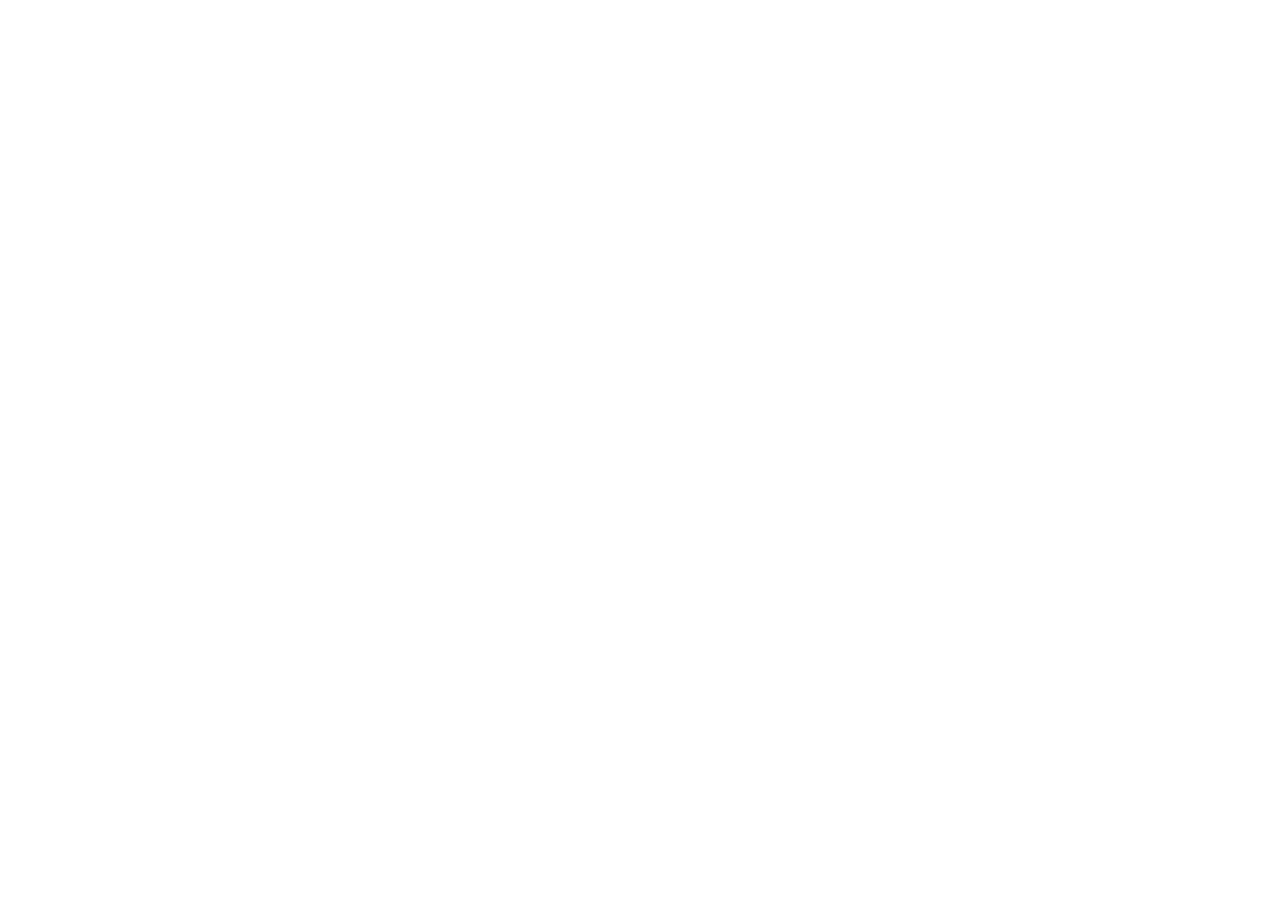
==== commit 7262ff51: "ホームページを公開の日の形に(TB-378・TB-380)。一番上のボタンを App Store へ・/app は App Store のトコリコのページへすぐ移す・構造化データ・favicon.ic" ====
--- a/app.html
+++ b/app.html
@@ -3,24 +3,27 @@
 <head>
 <meta charset="utf-8">
 <meta name="viewport" content="width=device-width, initial-scale=1, viewport-fit=cover">
-<title>App Store で近日公開予定です|トコリコ</title>
-<meta name="description" content="トコリコは App Store で近日公開予定です。">
-<link rel="canonical" href="https://tocorico.jp/app">
+<title>App Store のトコリコのページへ|トコリコ</title>
+<meta name="description" content="トコリコは App Store からダウンロードできます。">
+<meta name="robots" content="noindex, nofollow">
 <meta name="theme-color" content="#FAF8F3" media="(prefers-color-scheme: light)">
 <meta name="theme-color" content="#161814" media="(prefers-color-scheme: dark)">
 <meta property="og:type" content="website">
 <meta property="og:site_name" content="トコリコ">
-<meta property="og:title" content="App Store で近日公開予定です|トコリコ">
-<meta property="og:description" content="トコリコは App Store で近日公開予定です。">
+<meta property="og:title" content="App Store のトコリコのページへ|トコリコ">
+<meta property="og:description" content="トコリコは App Store からダウンロードできます。">
 <meta property="og:url" content="https://tocorico.jp/app">
 <meta property="og:image" content="https://tocorico.jp/og.png">
 <meta property="og:locale" content="ja_JP">
 <meta name="twitter:card" content="summary_large_image">
 <link rel="icon" href="assets/icon-48.png" sizes="48x48" type="image/png">
+<link rel="icon" href="assets/icon-192.png" sizes="192x192" type="image/png">
 <link rel="apple-touch-icon" href="assets/icon-180.png">
-<link rel="stylesheet" href="assets/site.css?v=8b42bcfd0b">
+<link rel="stylesheet" href="assets/site.css?v=b7de909e7d">
 <script>(function(){var t=null;try{t=sessionStorage.getItem('tc-theme')}catch(e){}if(t!=='light'&&t!=='dark'){t=(window.matchMedia&&matchMedia('(prefers-color-scheme: dark)').matches)?'dark':'light'}document.documentElement.setAttribute('data-theme',t)})();</script>
 
+<meta http-equiv="refresh" content="0;url=https://apps.apple.com/jp/app/id6820119341">
+<script>location.replace("https://apps.apple.com/jp/app/id6820119341")</script>
 </head>
 <body><header class="site-header"><div class="site-header-in">
   <a class="logo" href="./" aria-label="トコリコ トップへ"><img src="assets/icon-96.png" alt="" width="40" height="40"><span>トコリコ</span></a>
@@ -29,7 +32,7 @@
     <button type="button" class="theme-btn" id="themeBtn" aria-label="夜の見た目に切り替える"><svg class="ic-moon" viewBox="0 0 24 24" fill="none" stroke="currentColor" stroke-width="2" stroke-linecap="round" stroke-linejoin="round" aria-hidden="true"><path d="M20 13.5A8 8 0 1 1 10.5 4a6.5 6.5 0 0 0 9.5 9.5z"/></svg><svg class="ic-sun" viewBox="0 0 24 24" fill="none" stroke="currentColor" stroke-width="2" stroke-linecap="round" aria-hidden="true"><circle cx="12" cy="12" r="4"/><path d="M12 2.5v2M12 19.5v2M2.5 12h2M19.5 12h2M5.3 5.3l1.4 1.4M17.3 17.3l1.4 1.4M5.3 18.7l1.4-1.4M17.3 6.7l1.4-1.4"/></svg></button>
     <a class="btn" href="app">無料で始める</a>
   </nav>
-</div></header><main class="app-page"><img src="assets/icon-192.png" alt="トコリコのアイコン" width="96" height="96"><h1>App Store で近日公開予定です</h1><p>公開まで、もう少しお待ちください。</p><a class="back" href="./">トップへ戻る</a></main><footer class="site-footer"><div class="site-footer-in">
+</div></header><main class="app-page"><img src="assets/icon-192.png" alt="トコリコのアイコン" width="96" height="96"><h1>App Store のトコリコのページへ移動します</h1><p>移動しないときは、下のボタンから開いてください。</p><a class="btn btn--store btn--big" href="https://apps.apple.com/jp/app/id6820119341">App Store で開く</a><a class="back" href="./">トップへ戻る</a></main><footer class="site-footer"><div class="site-footer-in">
   <div class="sns"><a href="https://x.com/tocorico_app" target="_blank" rel="noopener" aria-label="トコリコの公式X(@tocorico_app)"><svg viewBox="0 0 24 24" width="22" height="22" fill="currentColor" aria-hidden="true"><path d="M14.234 10.162 22.977 0h-2.072l-7.591 8.824L7.251 0H.258l9.168 13.343L.258 24H2.33l8.016-9.318L16.749 24h6.993zm-2.837 3.299-.929-1.329L3.076 1.56h3.182l5.965 8.532.929 1.329 7.754 11.09h-3.182z"/></svg></a><a href="https://www.instagram.com/tocorico_app/" target="_blank" rel="noopener" aria-label="トコリコの公式Instagram(@tocorico_app)"><svg viewBox="0 0 24 24" width="22" height="22" fill="currentColor" aria-hidden="true"><path d="M7.0301.084c-1.2768.0602-2.1487.264-2.911.5634-.7888.3075-1.4575.72-2.1228 1.3877-.6652.6677-1.075 1.3368-1.3802 2.127-.2954.7638-.4956 1.6365-.552 2.914-.0564 1.2775-.0689 1.6882-.0626 4.947.0062 3.2586.0206 3.6671.0825 4.9473.061 1.2765.264 2.1482.5635 2.9107.308.7889.72 1.4573 1.388 2.1228.6679.6655 1.3365 1.0743 2.1285 1.38.7632.295 1.6361.4961 2.9134.552 1.2773.056 1.6884.069 4.9462.0627 3.2578-.0062 3.668-.0207 4.9478-.0814 1.28-.0607 2.147-.2652 2.9098-.5633.7889-.3086 1.4578-.72 2.1228-1.3881.665-.6682 1.0745-1.3378 1.3795-2.1284.2957-.7632.4966-1.636.552-2.9124.056-1.2809.0692-1.6898.063-4.948-.0063-3.2583-.021-3.6668-.0817-4.9465-.0607-1.2797-.264-2.1487-.5633-2.9117-.3084-.7889-.72-1.4568-1.3876-2.1228C21.2982 1.33 20.628.9208 19.8378.6165 19.074.321 18.2017.1197 16.9244.0645 15.6471.0093 15.236-.005 11.977.0014 8.718.0076 8.31.0215 7.0301.0839m.1402 21.6932c-1.17-.0509-1.8053-.2453-2.2287-.408-.5606-.216-.96-.4771-1.3819-.895-.422-.4178-.6811-.8186-.9-1.378-.1644-.4234-.3624-1.058-.4171-2.228-.0595-1.2645-.072-1.6442-.079-4.848-.007-3.2037.0053-3.583.0607-4.848.05-1.169.2456-1.805.408-2.2282.216-.5613.4762-.96.895-1.3816.4188-.4217.8184-.6814 1.3783-.9003.423-.1651 1.0575-.3614 2.227-.4171 1.2655-.06 1.6447-.072 4.848-.079 3.2033-.007 3.5835.005 4.8495.0608 1.169.0508 1.8053.2445 2.228.408.5608.216.96.4754 1.3816.895.4217.4194.6816.8176.9005 1.3787.1653.4217.3617 1.056.4169 2.2263.0602 1.2655.0739 1.645.0796 4.848.0058 3.203-.0055 3.5834-.061 4.848-.051 1.17-.245 1.8055-.408 2.2294-.216.5604-.4763.96-.8954 1.3814-.419.4215-.8181.6811-1.3783.9-.4224.1649-1.0577.3617-2.2262.4174-1.2656.0595-1.6448.072-4.8493.079-3.2045.007-3.5825-.006-4.848-.0608M16.953 5.5864A1.44 1.44 0 1 0 18.39 4.144a1.44 1.44 0 0 0-1.437 1.4424M5.8385 12.012c.0067 3.4032 2.7706 6.1557 6.173 6.1493 3.4026-.0065 6.157-2.7701 6.1506-6.1733-.0065-3.4032-2.771-6.1565-6.174-6.1498-3.403.0067-6.156 2.771-6.1496 6.1738M8 12.0077a4 4 0 1 1 4.008 3.9921A3.9996 3.9996 0 0 1 8 12.0077"/></svg></a></div>
   <nav aria-label="規約とお問い合わせ">
     <a href="terms.html">利用規約</a>
@@ -40,6 +43,6 @@
   <p class="copy">© 2026 Plari</p>
   
 </div></footer>
-<script src="assets/site.js?v=8b42bcfd0b" defer></script>
+<script src="assets/site.js?v=b7de909e7d" defer></script>
 </body>
 </html>
--- a/assets/site.css
+++ b/assets/site.css
@@ -367,6 +367,19 @@
   .page-head p{font-size:16px}
   .page-end{padding:88px 20px 56px}
 }
+/* 幅320 の直し(TB-378。TB-360 の報告で測った所)。幅340px 以下だけ(それより広い幅の見た目は変えない) */
+@media (max-width:340px){
+  .logo span{white-space:nowrap}
+  /* ロゴを1行にした分、ヘッダーの左右の余白と間を詰めて「無料で始める」を画面の中(右の余白 12px)に収める */
+  .site-header-in{padding:8px 12px;gap:8px}
+  .hero h1{font-size:34px}
+  .hero-lead{font-size:15px}
+  /* 「予約の画面から、旅程へ」の電話の絵をカードの幅の中に収める(大きさ・縦横の比はそのまま)。横に並べると「✦ AIで読み取りました」の札が
+     説明の欄の幅を押し広げ、電話がカードの右へはみ出す(札の幅に合わせて電話を縮めると幅 90px ほどになる)ので、札のある面だけ縦に並べる */
+  .tf-media{max-width:100%}
+  .tf--side:has(.ai-chip){grid-template-columns:minmax(0,1fr);grid-template-areas:"head" "desc" "media"}
+  .tf--side:has(.ai-chip) .tf-desc{padding-top:8px}
+}
 @media (prefers-reduced-motion:reduce){
   .ill *{animation:none!important}
 }
